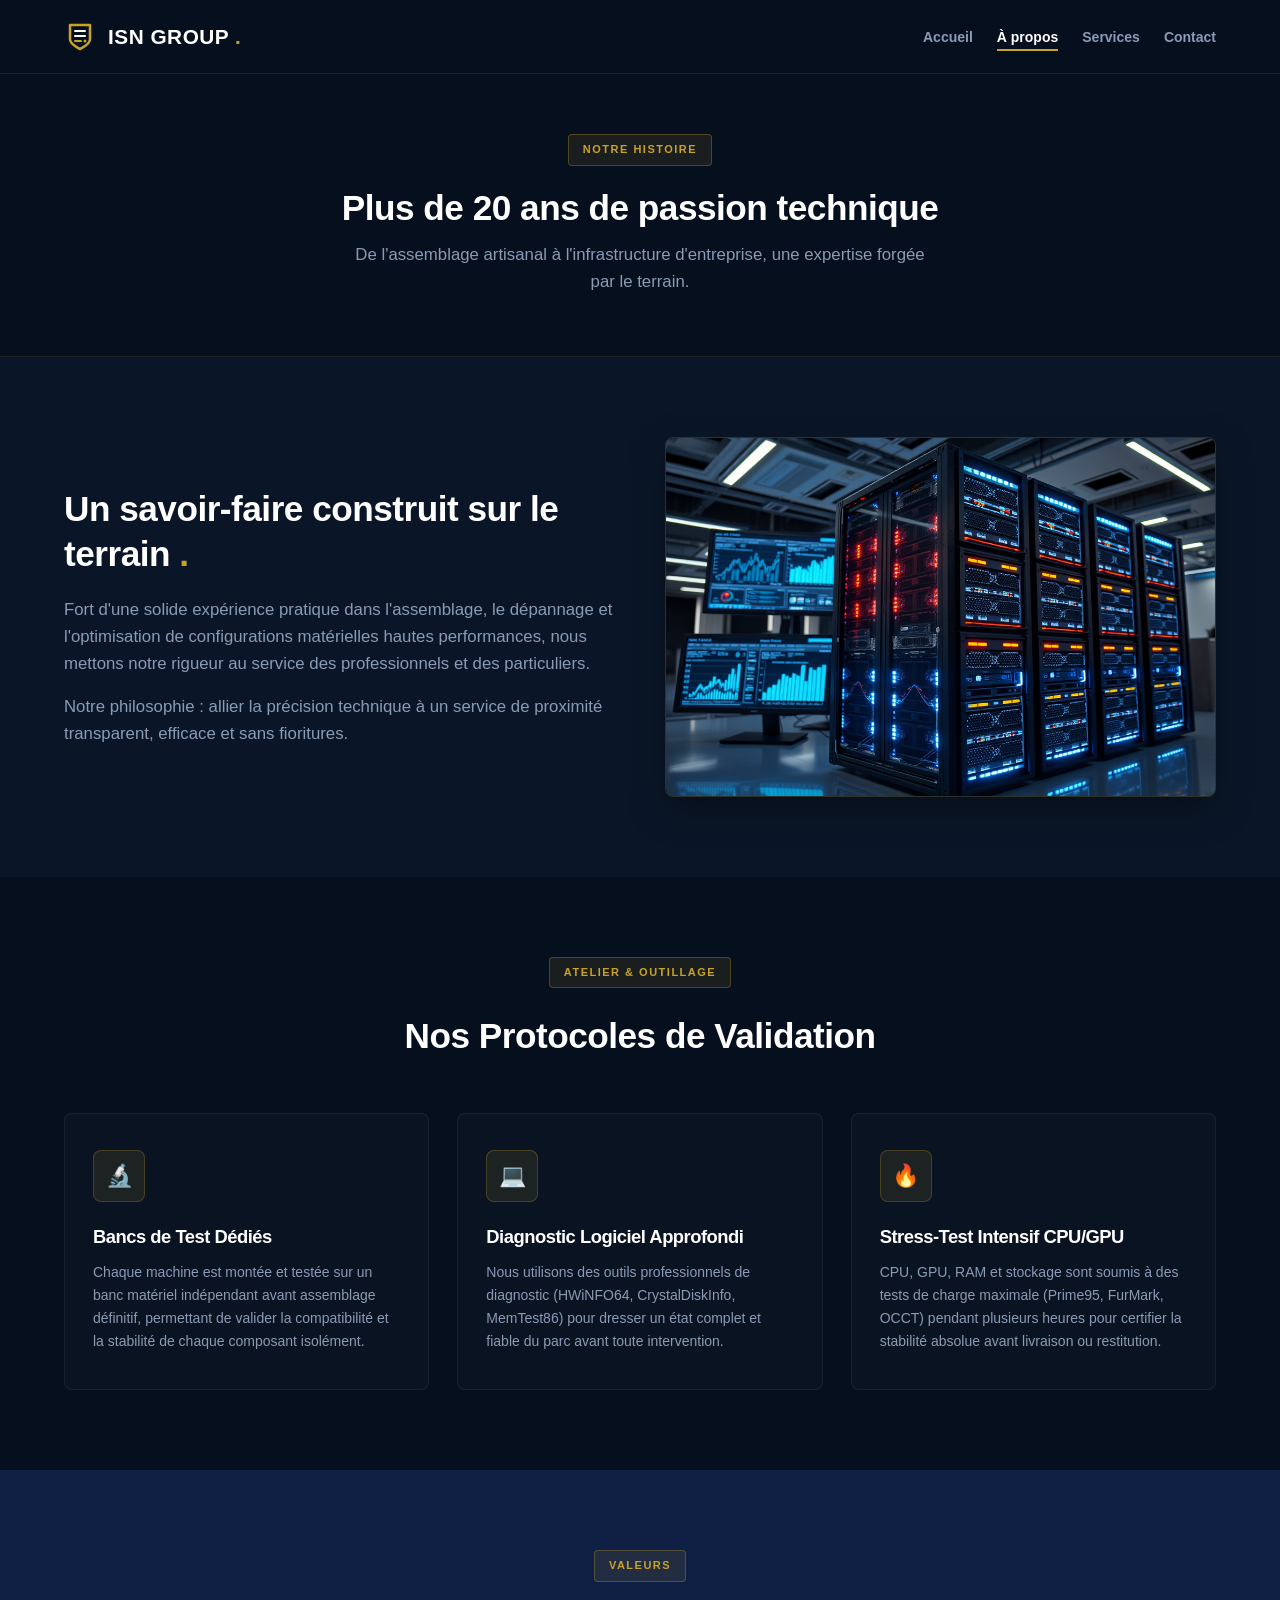
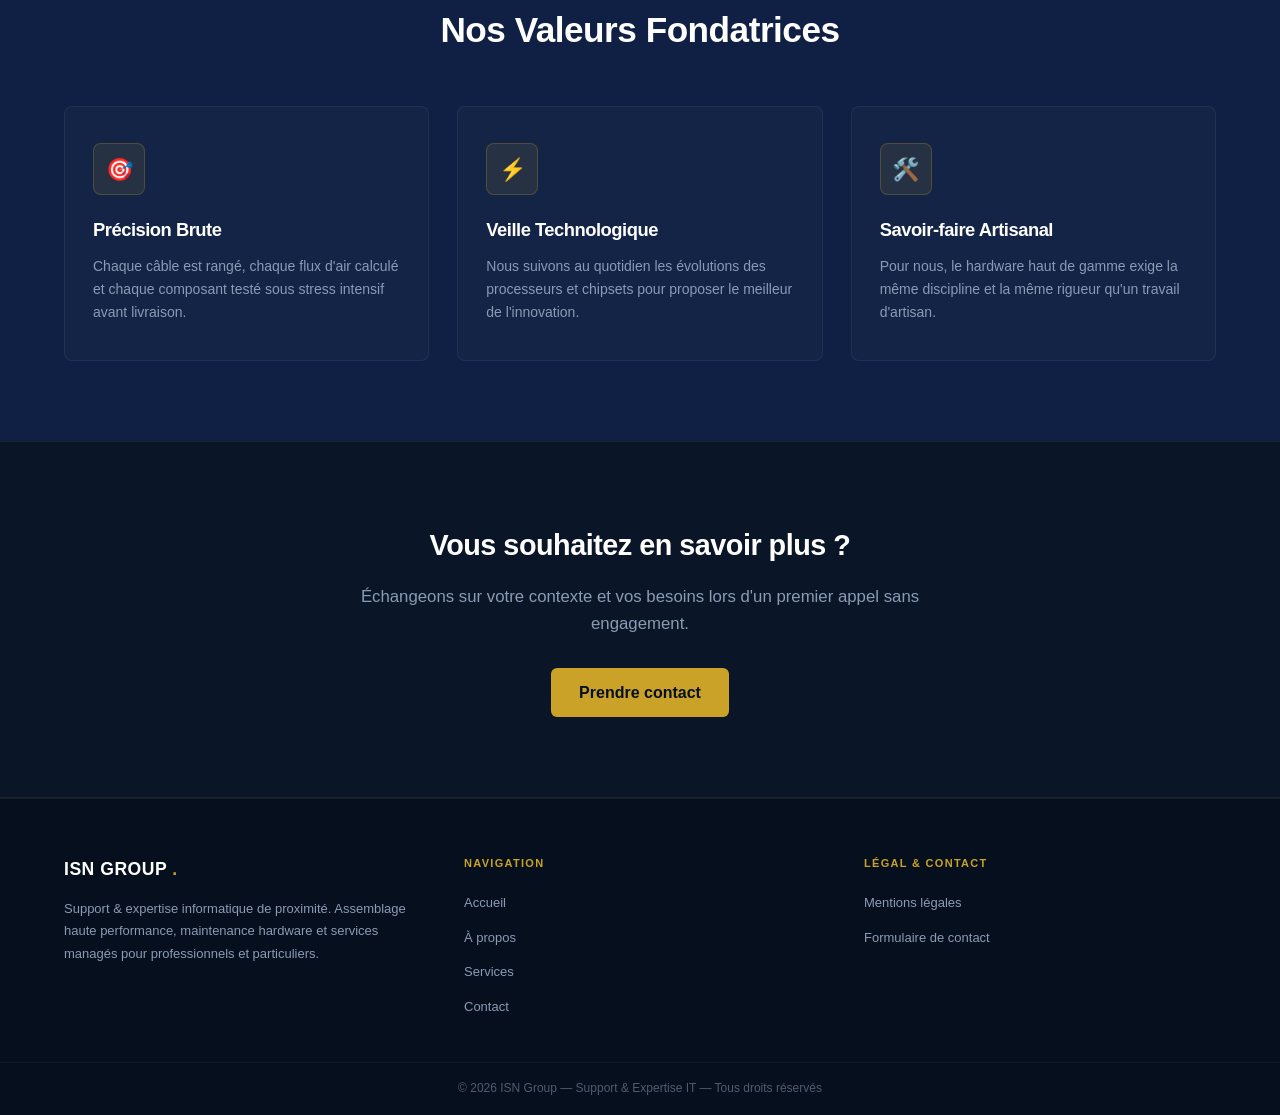
==== a-propos.html @ 3eef47c6 "Initial commit — ISN Group website v1.0 - 5 pages HTML : index, a-propos, services, contact, mention" ====
<!DOCTYPE html>
<html lang="fr">
<head>
    <meta charset="UTF-8">
    <meta name="viewport" content="width=device-width, initial-scale=1.0">
    <title>À Propos — ISN Group</title>
    <link rel="stylesheet" href="css/style.css">
</head>
<body>

    <header class="site-header">
        <div class="logo">
            <svg class="site-logo-icon" viewBox="0 0 32 32" fill="none" xmlns="http://www.w3.org/2000/svg">
                <path d="M6 4H26V18C26 23.5 16 28 16 28C16 28 6 23.5 6 18V4Z" stroke="#C9A227" stroke-width="2.5" stroke-linecap="round" stroke-linejoin="round"/>
                <path d="M11 10H21" stroke="#ffffff" stroke-width="2" stroke-linecap="round"/>
                <path d="M11 15H21" stroke="#ffffff" stroke-width="2" stroke-linecap="round"/>
                <path d="M11 20H17" stroke="#C9A227" stroke-width="2" stroke-linecap="round"/>
                <circle cx="21" cy="20" r="1.5" fill="#C9A227"/>
            </svg>
            <span>ISN GROUP</span>
        </div>
        <nav class="main-nav">
            <ul>
                <li><a href="index.html">Accueil</a></li>
                <li><a href="a-propos.html" class="active">À propos</a></li>
                <li><a href="services.html">Services</a></li>
                <li><a href="contact.html">Contact</a></li>
            </ul>
        </nav>
    </header>

    <main>

        <section class="page-hero">
            <span class="hero-badge">Notre Histoire</span>
            <h1>Plus de 20 ans de passion technique</h1>
            <p>De l'assemblage artisanal à l'infrastructure d'entreprise, une expertise forgée par le terrain.</p>
        </section>

        <section class="intro-section">
            <div class="intro-text">
                <h2>Un savoir-faire construit sur le terrain</h2>
                <p>Fort d'une solide expérience pratique dans l'assemblage, le dépannage et l'optimisation de configurations matérielles hautes performances, nous mettons notre rigueur au service des professionnels et des particuliers.</p>
                <p>Notre philosophie : allier la précision technique à un service de proximité transparent, efficace et sans fioritures.</p>
            </div>
            <div class="intro-image">
                <img src="images/serveur-ia.webp" alt="Infrastructures serveurs haute performance">
            </div>
        </section>

        <section class="workshop-section">
            <span class="hero-badge">Atelier &amp; Outillage</span>
            <h2>Nos Protocoles de Validation</h2>
            <div class="features-grid">
                <div class="feature-card">
                    <div class="feature-icon">🔬</div>
                    <h3>Bancs de Test Dédiés</h3>
                    <p>Chaque machine est montée et testée sur un banc matériel indépendant avant assemblage définitif, permettant de valider la compatibilité et la stabilité de chaque composant isolément.</p>
                </div>
                <div class="feature-card">
                    <div class="feature-icon">💻</div>
                    <h3>Diagnostic Logiciel Approfondi</h3>
                    <p>Nous utilisons des outils professionnels de diagnostic (HWiNFO64, CrystalDiskInfo, MemTest86) pour dresser un état complet et fiable du parc avant toute intervention.</p>
                </div>
                <div class="feature-card">
                    <div class="feature-icon">🔥</div>
                    <h3>Stress-Test Intensif CPU/GPU</h3>
                    <p>CPU, GPU, RAM et stockage sont soumis à des tests de charge maximale (Prime95, FurMark, OCCT) pendant plusieurs heures pour certifier la stabilité absolue avant livraison ou restitution.</p>
                </div>
            </div>
        </section>

        <section class="features-section">
            <span class="hero-badge">Valeurs</span>
            <h2>Nos Valeurs Fondatrices</h2>
            <div class="features-grid">
                <div class="feature-card">
                    <div class="feature-icon">🎯</div>
                    <h3>Précision Brute</h3>
                    <p>Chaque câble est rangé, chaque flux d'air calculé et chaque composant testé sous stress intensif avant livraison.</p>
                </div>
                <div class="feature-card">
                    <div class="feature-icon">⚡</div>
                    <h3>Veille Technologique</h3>
                    <p>Nous suivons au quotidien les évolutions des processeurs et chipsets pour proposer le meilleur de l'innovation.</p>
                </div>
                <div class="feature-card">
                    <div class="feature-icon">🛠️</div>
                    <h3>Savoir-faire Artisanal</h3>
                    <p>Pour nous, le hardware haut de gamme exige la même discipline et la même rigueur qu'un travail d'artisan.</p>
                </div>
            </div>
        </section>

        <section class="cta-section">
            <h3>Vous souhaitez en savoir plus ?</h3>
            <p>Échangeons sur votre contexte et vos besoins lors d'un premier appel sans engagement.</p>
            <a href="contact.html" class="btn-gold">Prendre contact</a>
        </section>

    </main>

    <footer class="site-footer">
        <div class="footer-main">
            <div class="footer-col">
                <span class="footer-brand">ISN GROUP</span>
                <p>Support &amp; expertise informatique de proximité. Assemblage haute performance, maintenance hardware et services managés pour professionnels et particuliers.</p>
            </div>
            <div class="footer-col">
                <span class="footer-col-title">Navigation</span>
                <ul class="footer-nav">
                    <li><a href="index.html">Accueil</a></li>
                    <li><a href="a-propos.html">À propos</a></li>
                    <li><a href="services.html">Services</a></li>
                    <li><a href="contact.html">Contact</a></li>
                </ul>
            </div>
            <div class="footer-col">
                <span class="footer-col-title">Légal &amp; Contact</span>
                <ul class="footer-nav">
                    <li><a href="mentions-legales.html">Mentions légales</a></li>
                    <li><a href="contact.html">Formulaire de contact</a></li>
                </ul>
            </div>
        </div>
        <div class="footer-bottom">
            <p>© 2026 ISN Group — Support &amp; Expertise IT — Tous droits réservés</p>
        </div>
    </footer>

</body>
</html>
---- css/style.css ----
:root {
  --navy:       #0a1628;
  --navy-mid:   #0f2044;
  --navy-dark:  #060f1e;
  --gold:       #C9A227;
  --gold-light: #e8c04a;
  --white:      #ffffff;
  --text-muted: #8a9bb5;
  --transition: 0.3s cubic-bezier(0.4, 0, 0.2, 1);
}

/* ===== RESET & BASE ===== */
*, *::before, *::after {
  box-sizing: border-box;
  margin: 0;
  padding: 0;
}

body {
  font-family: 'Segoe UI', Tahoma, Geneva, Verdana, sans-serif;
  color: var(--white);
  background-color: var(--navy);
  line-height: 1.6;
  display: flex;
  flex-direction: column;
  min-height: 100vh;
  -webkit-font-smoothing: antialiased;
}

main {
  flex: 1;
}

h1, h2, h3, h4 {
  color: var(--white);
  font-weight: 700;
  letter-spacing: -0.5px;
}

a {
  color: var(--gold);
  text-decoration: none;
  transition: color var(--transition);
}

a:hover {
  color: var(--gold-light);
}

/* ===== HEADER & NAVIGATION ===== */
.site-header {
  display: flex;
  justify-content: space-between;
  align-items: center;
  padding: 20px 5%;
  background-color: var(--navy-dark);
  border-bottom: 1px solid rgba(201, 162, 39, 0.15);
  position: sticky;
  top: 0;
  z-index: 1000;
}

.logo {
  display: flex;
  align-items: center;
  gap: 12px;
  font-size: 1.3rem;
  font-weight: 700;
  color: var(--white);
  letter-spacing: 0.5px;
}

.site-logo-icon {
  width: 32px;
  height: 32px;
  flex-shrink: 0;
}

.logo span::after {
  content: ' .';
  color: var(--gold);
}

.main-nav ul {
  display: flex;
  list-style: none;
  gap: 24px;
}

.main-nav a {
  color: var(--text-muted);
  text-decoration: none;
  font-size: 14px;
  font-weight: 600;
  padding: 6px 0;
  position: relative;
  transition: color var(--transition);
}

.main-nav a::after {
  content: '';
  position: absolute;
  bottom: 0;
  left: 0;
  width: 0;
  height: 2px;
  background-color: var(--gold);
  transition: width var(--transition);
}

.main-nav a:hover,
.main-nav a.active {
  color: var(--white);
}

.main-nav a:hover::after,
.main-nav a.active::after {
  width: 100%;
}

/* ===== BADGE ===== */
.hero-badge {
  display: inline-block;
  background-color: rgba(201, 162, 39, 0.1);
  border: 1px solid rgba(201, 162, 39, 0.3);
  color: var(--gold);
  font-size: 11px;
  font-weight: 600;
  letter-spacing: 1.5px;
  text-transform: uppercase;
  padding: 6px 14px;
  border-radius: 4px;
  margin-bottom: 20px;
}

/* ===== HERO SECTION (index uniquement) ===== */
.hero-section {
  min-height: 52vh;
  display: flex;
  justify-content: center;
  align-items: center;
  text-align: center;
  padding: 60px 20px;
  background-color: var(--navy);
}

.hero-content {
  max-width: 800px;
}

.hero-content h1 {
  font-size: 2.5rem;
  margin-bottom: 16px;
  line-height: 1.2;
}

.hero-content p {
  color: var(--text-muted);
  font-size: 1.1rem;
  max-width: 600px;
  margin: 0 auto 30px;
}

/* ===== PAGE HERO (pages secondaires) ===== */
.page-hero {
  background-color: var(--navy-dark);
  border-bottom: 1px solid rgba(201, 162, 39, 0.12);
  padding: 60px 5%;
  text-align: center;
}

.page-hero h1 {
  font-size: 2.2rem;
  margin-bottom: 12px;
  line-height: 1.25;
}

.page-hero p {
  color: var(--text-muted);
  font-size: 1.05rem;
  max-width: 580px;
  margin: 0 auto;
}

/* ===== BOUTONS ===== */
.hero-actions {
  display: flex;
  gap: 16px;
  justify-content: center;
  flex-wrap: wrap;
}

.btn-gold {
  background-color: var(--gold);
  color: var(--navy-dark);
  padding: 12px 28px;
  border-radius: 6px;
  font-weight: 700;
  display: inline-block;
  transition: background-color var(--transition), transform var(--transition);
}

.btn-gold:hover {
  background-color: var(--gold-light);
  color: var(--navy-dark);
  transform: translateY(-2px);
}

.btn-outline {
  border: 2px solid rgba(255, 255, 255, 0.4);
  color: var(--white);
  padding: 12px 28px;
  border-radius: 6px;
  font-weight: 600;
  display: inline-block;
  transition: border-color var(--transition), background-color var(--transition), transform var(--transition);
}

.btn-outline:hover {
  border-color: var(--white);
  background-color: rgba(255, 255, 255, 0.06);
  color: var(--white);
  transform: translateY(-2px);
}

/* ===== STATS BAR ===== */
.stats-bar {
  background-color: var(--gold);
  padding: 24px 5%;
  display: flex;
  justify-content: space-around;
  align-items: center;
  flex-wrap: wrap;
  gap: 20px;
}

.stats-item {
  display: flex;
  flex-direction: column;
  align-items: center;
  text-align: center;
  flex: 1 1 160px;
}

.stats-number {
  font-size: 2.2rem;
  font-weight: 800;
  color: var(--navy-dark);
  line-height: 1;
}

.stats-label {
  font-size: 11px;
  font-weight: 700;
  color: rgba(6, 15, 30, 0.72);
  text-transform: uppercase;
  letter-spacing: 1px;
  margin-top: 4px;
}

/* ===== INTRO SECTION ===== */
.intro-section {
  display: flex;
  flex-wrap: wrap;
  padding: 80px 5%;
  align-items: center;
  gap: 50px;
  background-color: var(--navy);
}

.intro-image,
.intro-text {
  flex: 1 1 420px;
}

.intro-image img {
  width: 100%;
  height: 360px;
  object-fit: cover;
  border-radius: 8px;
  border: 1px solid rgba(201, 162, 39, 0.2);
  box-shadow: 0 12px 36px rgba(0, 0, 0, 0.35);
  display: block;
}

.intro-text h2 {
  font-size: 2.2rem;
  margin-bottom: 20px;
  line-height: 1.3;
}

.intro-text h2::after {
  content: ' .';
  color: var(--gold);
}

.intro-text p {
  color: var(--text-muted);
  font-size: 1.05rem;
  margin-bottom: 16px;
}

.intro-text p:last-child {
  margin-bottom: 0;
}

/* ===== FEATURES / ENGAGEMENTS / VALEURS ===== */
.features-section {
  padding: 80px 5%;
  background-color: var(--navy-mid);
  text-align: center;
}

.features-section h2 {
  font-size: 2.2rem;
  margin-bottom: 48px;
}

.features-grid {
  display: flex;
  flex-wrap: wrap;
  gap: 28px;
  justify-content: center;
}

.feature-card {
  flex: 1 1 calc(33.333% - 28px);
  min-width: 260px;
  max-width: 380px;
  background-color: rgba(255, 255, 255, 0.02);
  border: 1px solid rgba(255, 255, 255, 0.06);
  padding: 36px 28px;
  border-radius: 8px;
  text-align: left;
  transition: transform var(--transition), border-color var(--transition),
              background-color var(--transition), box-shadow var(--transition);
}

.feature-icon {
  font-size: 22px;
  margin-bottom: 20px;
  width: 52px;
  height: 52px;
  background-color: rgba(201, 162, 39, 0.1);
  border: 1px solid rgba(201, 162, 39, 0.25);
  color: var(--gold);
  display: flex;
  align-items: center;
  justify-content: center;
  border-radius: 8px;
  font-weight: 700;
  flex-shrink: 0;
}

.feature-card h3 {
  font-size: 1.15rem;
  margin-bottom: 10px;
}

.feature-card p {
  color: var(--text-muted);
  font-size: 14px;
  line-height: 1.65;
}

.feature-card:hover {
  transform: translateY(-5px);
  border-color: rgba(201, 162, 39, 0.5);
  background-color: rgba(255, 255, 255, 0.04);
  box-shadow: 0 12px 32px rgba(201, 162, 39, 0.07);
}

/* ===== SERVICES GRID ===== */
.services-grid-section {
  padding: 80px 5%;
  background-color: var(--navy-dark);
  text-align: center;
}

.services-grid-section h2 {
  font-size: 2.2rem;
  margin-bottom: 48px;
}

.services-grid {
  display: flex;
  flex-wrap: wrap;
  gap: 28px;
  justify-content: center;
}

.service-card {
  flex: 1 1 calc(25% - 28px);
  min-width: 240px;
  max-width: 320px;
  background-color: rgba(255, 255, 255, 0.02);
  border: 1px solid rgba(255, 255, 255, 0.06);
  text-decoration: none;
  border-radius: 8px;
  padding: 36px 22px;
  display: block;
  cursor: pointer;
  transition: border-color var(--transition), transform var(--transition),
              background-color var(--transition), box-shadow var(--transition);
}

.card-icon {
  font-size: 32px;
  display: block;
  margin-bottom: 16px;
}

.service-card h3 {
  color: var(--white);
  font-size: 1.1rem;
  font-weight: 600;
  margin-bottom: 10px;
  transition: color var(--transition);
}

.service-card p {
  color: var(--text-muted);
  font-size: 14px;
  line-height: 1.65;
}

.service-card:hover {
  border-color: rgba(201, 162, 39, 0.5);
  transform: translateY(-5px);
  background-color: rgba(255, 255, 255, 0.04);
  box-shadow: 0 12px 32px rgba(201, 162, 39, 0.07);
}

.service-card:hover h3 {
  color: var(--gold-light);
}

/* ===== CALL TO ACTION ===== */
.cta-section {
  padding: 80px 5%;
  text-align: center;
  background-color: var(--navy);
  border-top: 1px solid rgba(201, 162, 39, 0.1);
  border-bottom: 1px solid rgba(201, 162, 39, 0.1);
}

.cta-section h3 {
  font-size: 1.8rem;
  margin-bottom: 16px;
  color: var(--white);
}

.cta-section p {
  color: var(--text-muted);
  font-size: 1.05rem;
  max-width: 560px;
  margin: 0 auto 30px;
}

/* ===== FORMULAIRE CONTACT ===== */
.contact-page {
  padding: 80px 5%;
  background-color: var(--navy);
}

.contact-form {
  max-width: 560px;
  margin: 0 auto;
  background: rgba(15, 32, 68, 0.55);
  border: 1px solid rgba(255, 255, 255, 0.07);
  padding: 44px 40px;
  border-radius: 8px;
  box-shadow: 0 16px 48px rgba(0, 0, 0, 0.28);
}

.form-group {
  margin-bottom: 22px;
  text-align: left;
}

.form-group label {
  display: block;
  margin-bottom: 8px;
  font-size: 12px;
  font-weight: 700;
  text-transform: uppercase;
  letter-spacing: 0.9px;
  color: var(--text-muted);
}

.form-group input,
.form-group textarea {
  width: 100%;
  padding: 13px 16px;
  background: var(--navy-dark);
  border: 1px solid rgba(255, 255, 255, 0.08);
  color: var(--white);
  border-radius: 6px;
  outline: none;
  font-family: inherit;
  font-size: 15px;
  transition: border-color var(--transition), box-shadow var(--transition);
}

.form-group textarea {
  resize: vertical;
  min-height: 140px;
}

.form-group input::placeholder,
.form-group textarea::placeholder {
  color: rgba(138, 155, 181, 0.5);
}

.form-group input:focus,
.form-group textarea:focus {
  border-color: var(--gold);
  box-shadow: 0 0 0 3px rgba(201, 162, 39, 0.12);
}

.contact-form .btn-gold {
  border: none;
  width: 100%;
  cursor: pointer;
  font-size: 15px;
  padding: 14px;
  margin-top: 4px;
  letter-spacing: 0.4px;
}

/* ===== FOOTER (Fat Footer) ===== */
.site-footer {
  background-color: var(--navy-dark);
  border-top: 1px solid rgba(255, 255, 255, 0.06);
}

.footer-main {
  padding: 56px 5% 44px;
  display: flex;
  flex-wrap: wrap;
  gap: 48px;
}

.footer-col {
  flex: 1 1 200px;
}

.footer-brand {
  font-size: 1.1rem;
  font-weight: 700;
  color: var(--white);
  letter-spacing: 0.5px;
  margin-bottom: 14px;
  display: block;
}

.footer-brand::after {
  content: ' .';
  color: var(--gold);
}

.footer-col-title {
  font-size: 11px;
  font-weight: 700;
  text-transform: uppercase;
  letter-spacing: 1.3px;
  color: var(--gold);
  margin-bottom: 16px;
  display: block;
}

.footer-col > p {
  color: var(--text-muted);
  font-size: 13px;
  line-height: 1.75;
}

.footer-nav {
  list-style: none;
  display: flex;
  flex-direction: column;
  gap: 9px;
}

.footer-nav a {
  color: var(--text-muted);
  font-size: 13px;
  text-decoration: none;
  transition: color var(--transition);
}

.footer-nav a:hover {
  color: var(--gold);
}

.footer-bottom {
  padding: 16px 5%;
  border-top: 1px solid rgba(255, 255, 255, 0.04);
  text-align: center;
  font-size: 12px;
  color: rgba(138, 155, 181, 0.55);
}

/* ===== PAGE MENTIONS LÉGALES ===== */
.legal-page {
  padding: 64px 5% 80px;
  background-color: var(--navy);
}

.legal-content {
  max-width: 860px;
  margin: 0 auto;
}

.legal-section {
  margin-bottom: 44px;
}

.legal-section h2 {
  font-size: 1.1rem;
  font-weight: 700;
  color: var(--gold);
  text-transform: uppercase;
  letter-spacing: 0.8px;
  margin-bottom: 14px;
  padding-bottom: 10px;
  border-bottom: 1px solid rgba(201, 162, 39, 0.15);
}

.legal-section p,
.legal-section li {
  color: var(--text-muted);
  font-size: 14px;
  line-height: 1.85;
  margin-bottom: 6px;
}

.legal-section ul {
  list-style: none;
  display: flex;
  flex-direction: column;
  gap: 4px;
  margin-top: 6px;
}

.legal-section ul li {
  padding-left: 18px;
  position: relative;
}

.legal-section ul li::before {
  content: '▸';
  position: absolute;
  left: 0;
  top: 2px;
  color: var(--gold);
  font-size: 11px;
}

.legal-section strong {
  color: var(--white);
  font-weight: 600;
}

.legal-section a {
  color: var(--gold);
}

.legal-section a:hover {
  color: var(--gold-light);
}

/* ===== RESPONSIVE ===== */
@media (max-width: 900px) {
  .hero-content h1 { font-size: 2rem; }
  .page-hero h1    { font-size: 1.9rem; }

  .intro-section,
  .features-section,
  .services-grid-section,
  .cta-section,
  .contact-page { padding: 60px 5%; }

  .intro-image img { height: 280px; }

  .feature-card  { flex-basis: calc(50% - 28px); }
  .service-card  { flex-basis: calc(50% - 28px); }
}

@media (max-width: 600px) {
  .footer-main { gap: 28px; padding: 36px 5% 28px; }
  .footer-col  { flex-basis: 100%; }

  .site-header {
    flex-direction: column;
    align-items: flex-start;
    gap: 14px;
    padding: 16px 5%;
  }

  .main-nav ul {
    gap: 12px;
    flex-wrap: wrap;
  }

  .hero-content h1,
  .page-hero h1 { font-size: 1.65rem; }

  .intro-text h2,
  .features-section h2,
  .services-grid-section h2 { font-size: 1.7rem; }

  .hero-actions { flex-direction: column; align-items: center; }

  .feature-card,
  .service-card {
    flex-basis: 100%;
    max-width: 100%;
    min-width: unset;
  }

  .contact-form { padding: 28px 20px; }
}

/* ===== SLA / ENGAGEMENT DE SERVICE ===== */
.sla-section {
  padding: 80px 5%;
  background-color: var(--navy-mid);
  text-align: center;
  border-top: 1px solid rgba(201, 162, 39, 0.12);
}

.sla-section h2 {
  font-size: 2.2rem;
  margin-bottom: 48px;
}

.sla-section > .btn-gold {
  margin-top: 44px;
}

/* ===== LISTES TECHNIQUES (cartes services) ===== */
.service-list {
  list-style: none;
  margin-top: 14px;
  display: flex;
  flex-direction: column;
  gap: 7px;
}

.service-list li {
  color: var(--text-muted);
  font-size: 13px;
  line-height: 1.55;
  padding-left: 18px;
  position: relative;
  text-align: left;
}

.service-list li::before {
  content: '▸';
  position: absolute;
  left: 0;
  top: 2px;
  color: var(--gold);
  font-size: 11px;
}

/* Cartes plus larges sur la page Services dédiée */
.services-grid-section .service-card {
  max-width: 440px;
}

/* ===== GRILLE TARIFAIRE ===== */
.pricing-section {
  padding: 80px 5%;
  background-color: var(--navy);
  text-align: center;
}

.pricing-section h2 {
  font-size: 2.2rem;
  margin-bottom: 16px;
}

.pricing-section > p {
  color: var(--text-muted);
  font-size: 1.05rem;
  max-width: 680px;
  margin: 0 auto 48px;
}

.pricing-table-wrap {
  overflow-x: auto;
  -webkit-overflow-scrolling: touch;
  border-radius: 8px;
  border: 1px solid rgba(255, 255, 255, 0.07);
}

.pricing-table {
  width: 100%;
  border-collapse: collapse;
  font-size: 14px;
  min-width: 560px;
  text-align: left;
}

.pricing-table thead th {
  background-color: rgba(201, 162, 39, 0.08);
  color: var(--gold);
  font-size: 11px;
  font-weight: 700;
  text-transform: uppercase;
  letter-spacing: 1.2px;
  padding: 16px 22px;
  border-bottom: 1px solid rgba(201, 162, 39, 0.2);
}

.pricing-table tbody tr {
  background-color: rgba(255, 255, 255, 0.02);
  border-bottom: 1px solid rgba(255, 255, 255, 0.04);
  transition: background-color var(--transition);
}

.pricing-table tbody tr:last-child {
  border-bottom: none;
}

.pricing-table tbody tr:hover {
  background-color: rgba(255, 255, 255, 0.05);
}

.pricing-table tbody td {
  padding: 15px 22px;
  color: var(--text-muted);
  vertical-align: middle;
  line-height: 1.55;
}

.pricing-table tbody td:first-child {
  color: var(--white);
  font-weight: 600;
  white-space: nowrap;
}

.pricing-table tbody td:last-child {
  color: var(--gold);
  font-weight: 700;
  white-space: nowrap;
}

@media (max-width: 900px) {
  .pricing-section { padding: 60px 5%; }
}

@media (max-width: 600px) {
  .pricing-section h2 { font-size: 1.7rem; }
}

/* ===== ATELIER & OUTILLAGE (a-propos) ===== */
.workshop-section {
  padding: 80px 5%;
  background-color: var(--navy-dark);
  text-align: center;
}

.workshop-section h2 {
  font-size: 2.2rem;
  margin-bottom: 48px;
}

/* ===== CONTACT DEUX COLONNES ===== */
.contact-layout {
  display: flex;
  flex-wrap: wrap;
  gap: 48px;
  max-width: 1100px;
  margin: 0 auto;
  align-items: flex-start;
}

.contact-layout .contact-form {
  flex: 1 1 460px;
  margin: 0;
}

.contact-info {
  flex: 1 1 280px;
  display: flex;
  flex-direction: column;
  gap: 20px;
}

.info-block {
  background-color: rgba(255, 255, 255, 0.02);
  border: 1px solid rgba(255, 255, 255, 0.06);
  border-radius: 8px;
  padding: 24px 22px;
  transition: border-color var(--transition);
}

.info-block:hover {
  border-color: rgba(201, 162, 39, 0.3);
}

.info-block-icon {
  font-size: 24px;
  display: block;
  margin-bottom: 10px;
}

.info-block h3 {
  font-size: 0.88rem;
  font-weight: 700;
  color: var(--white);
  text-transform: uppercase;
  letter-spacing: 0.9px;
  margin-bottom: 12px;
}

.info-block p {
  color: var(--text-muted);
  font-size: 14px;
  line-height: 1.65;
}

.info-block ul {
  list-style: none;
  display: flex;
  flex-direction: column;
  gap: 7px;
}

.info-block ul li {
  color: var(--text-muted);
  font-size: 14px;
  line-height: 1.55;
  padding-left: 18px;
  position: relative;
}

.info-block ul li::before {
  content: '▸';
  position: absolute;
  left: 0;
  top: 2px;
  color: var(--gold);
  font-size: 11px;
}

.info-badge {
  display: inline-block;
  color: var(--gold);
  font-size: 12px;
  font-weight: 700;
  padding: 3px 10px;
  background: rgba(201, 162, 39, 0.08);
  border: 1px solid rgba(201, 162, 39, 0.22);
  border-radius: 4px;
  margin-top: 10px;
}

@media (max-width: 900px) {
  .sla-section,
  .workshop-section { padding: 60px 5%; }
}

@media (max-width: 600px) {
  .sla-section h2,
  .workshop-section h2 { font-size: 1.7rem; }
}
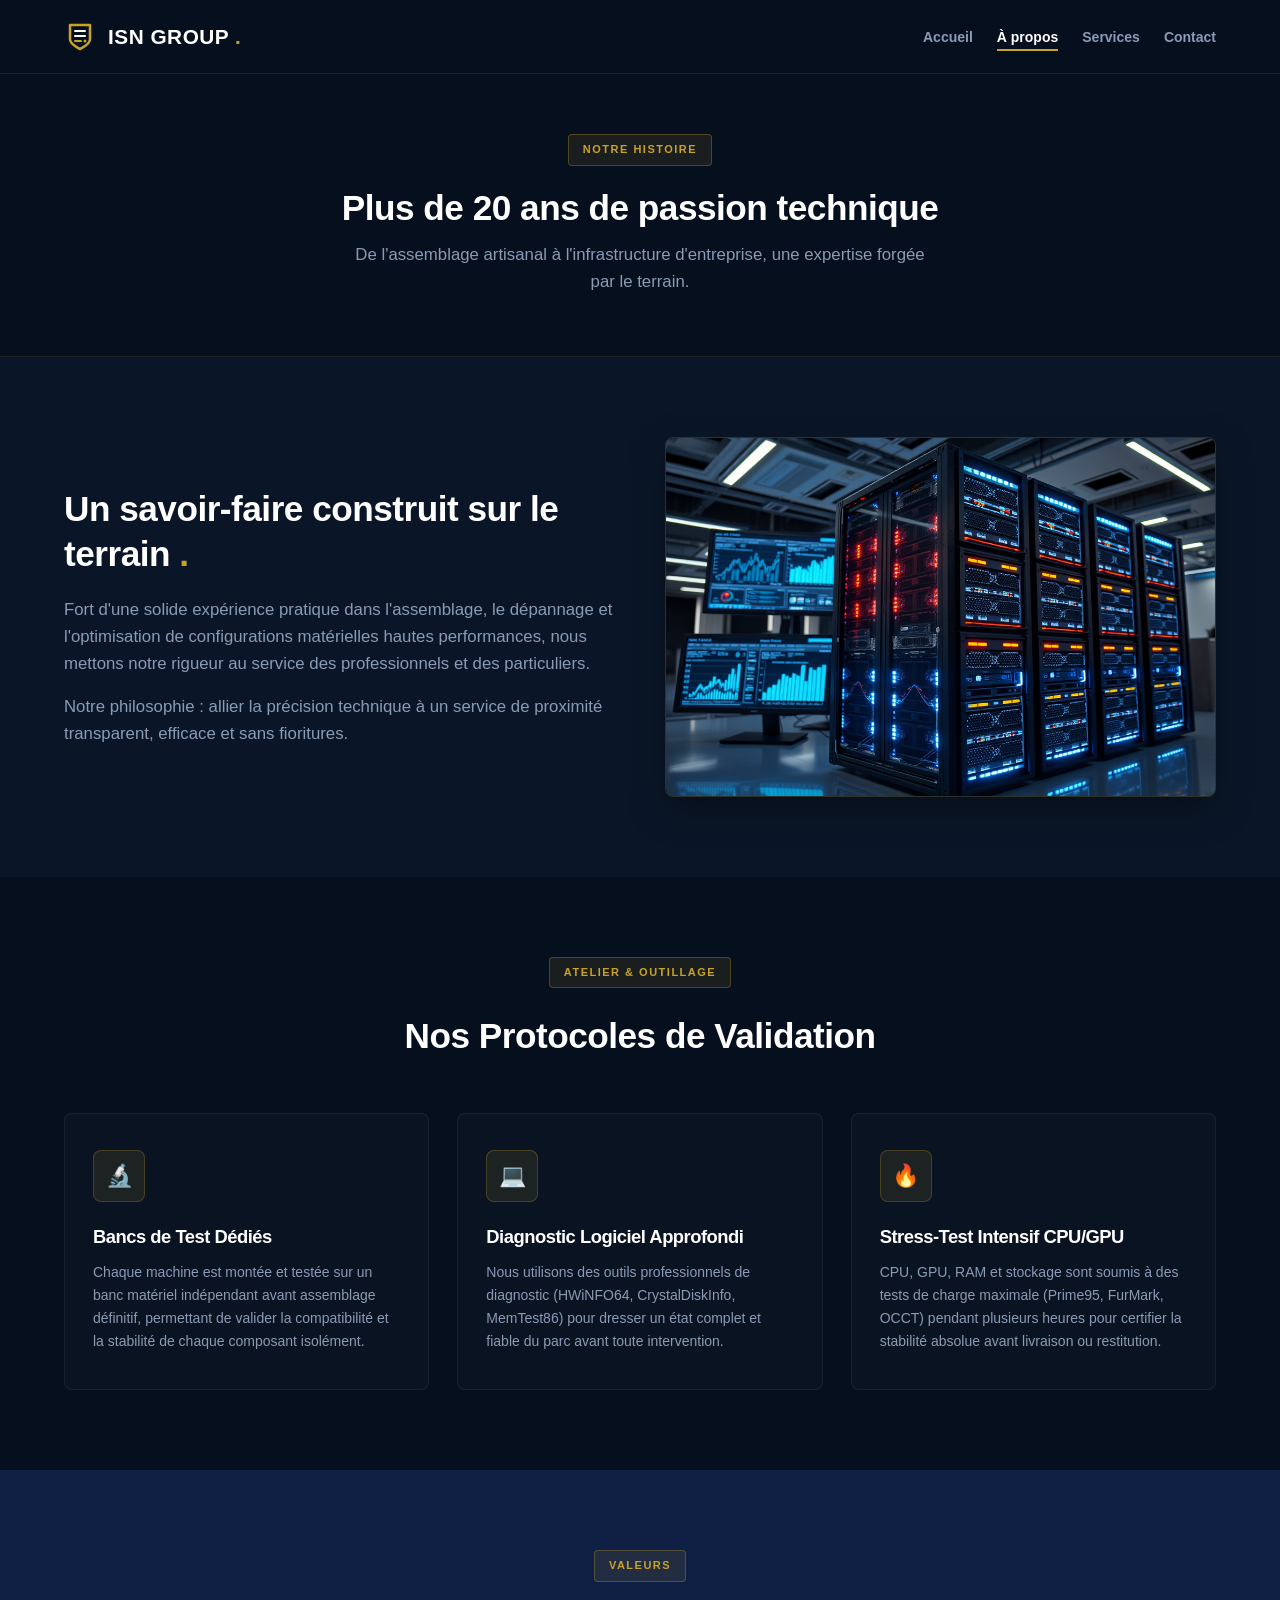
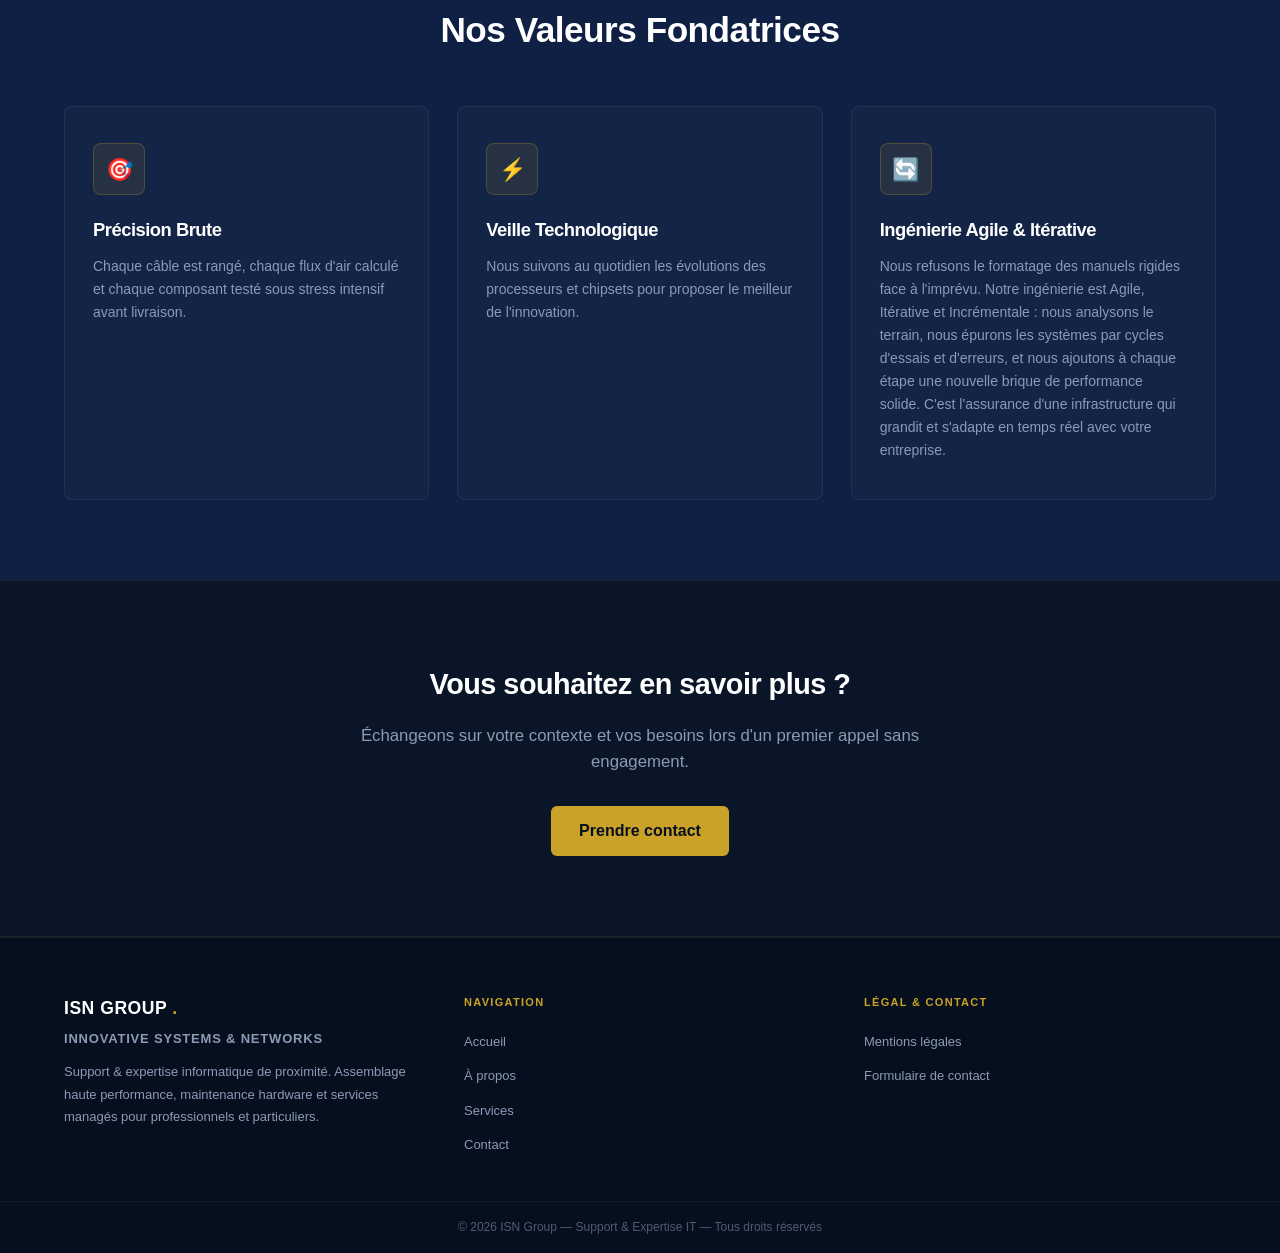
==== commit a343b328: "Feat: Identité internationale, philosophie Agile et nettoyage technique - Balises <title> mises à jo" ====
--- a/a-propos.html
+++ b/a-propos.html
@@ -3,7 +3,7 @@
 <head>
     <meta charset="UTF-8">
     <meta name="viewport" content="width=device-width, initial-scale=1.0">
-    <title>À Propos — ISN Group</title>
+    <title>À Propos — ISN Group — Innovative Systems & Networks</title>
     <link rel="stylesheet" href="css/style.css">
 </head>
 <body>
@@ -85,9 +85,9 @@
                     <p>Nous suivons au quotidien les évolutions des processeurs et chipsets pour proposer le meilleur de l'innovation.</p>
                 </div>
                 <div class="feature-card">
-                    <div class="feature-icon">🛠️</div>
-                    <h3>Savoir-faire Artisanal</h3>
-                    <p>Pour nous, le hardware haut de gamme exige la même discipline et la même rigueur qu'un travail d'artisan.</p>
+                    <div class="feature-icon">🔄</div>
+                    <h3>Ingénierie Agile &amp; Itérative</h3>
+                    <p>Nous refusons le formatage des manuels rigides face à l'imprévu. Notre ingénierie est Agile, Itérative et Incrémentale : nous analysons le terrain, nous épurons les systèmes par cycles d'essais et d'erreurs, et nous ajoutons à chaque étape une nouvelle brique de performance solide. C'est l'assurance d'une infrastructure qui grandit et s'adapte en temps réel avec votre entreprise.</p>
                 </div>
             </div>
         </section>
@@ -104,6 +104,7 @@
         <div class="footer-main">
             <div class="footer-col">
                 <span class="footer-brand">ISN GROUP</span>
+                <p class="footer-tagline">Innovative Systems &amp; Networks</p>
                 <p>Support &amp; expertise informatique de proximité. Assemblage haute performance, maintenance hardware et services managés pour professionnels et particuliers.</p>
             </div>
             <div class="footer-col">
--- a/css/style.css
+++ b/css/style.css
@@ -559,6 +559,16 @@
   color: var(--gold);
 }
 
+.footer-tagline {
+  font-size: 0.78rem;
+  font-weight: 600;
+  letter-spacing: 0.8px;
+  color: var(--gold);
+  text-transform: uppercase;
+  margin-bottom: 10px;
+  margin-top: -8px;
+}
+
 .footer-col-title {
   font-size: 11px;
   font-weight: 700;
@@ -801,7 +811,7 @@
   width: 100%;
   border-collapse: collapse;
   font-size: 14px;
-  min-width: 560px;
+  min-width: 600px;
   text-align: left;
 }
 
